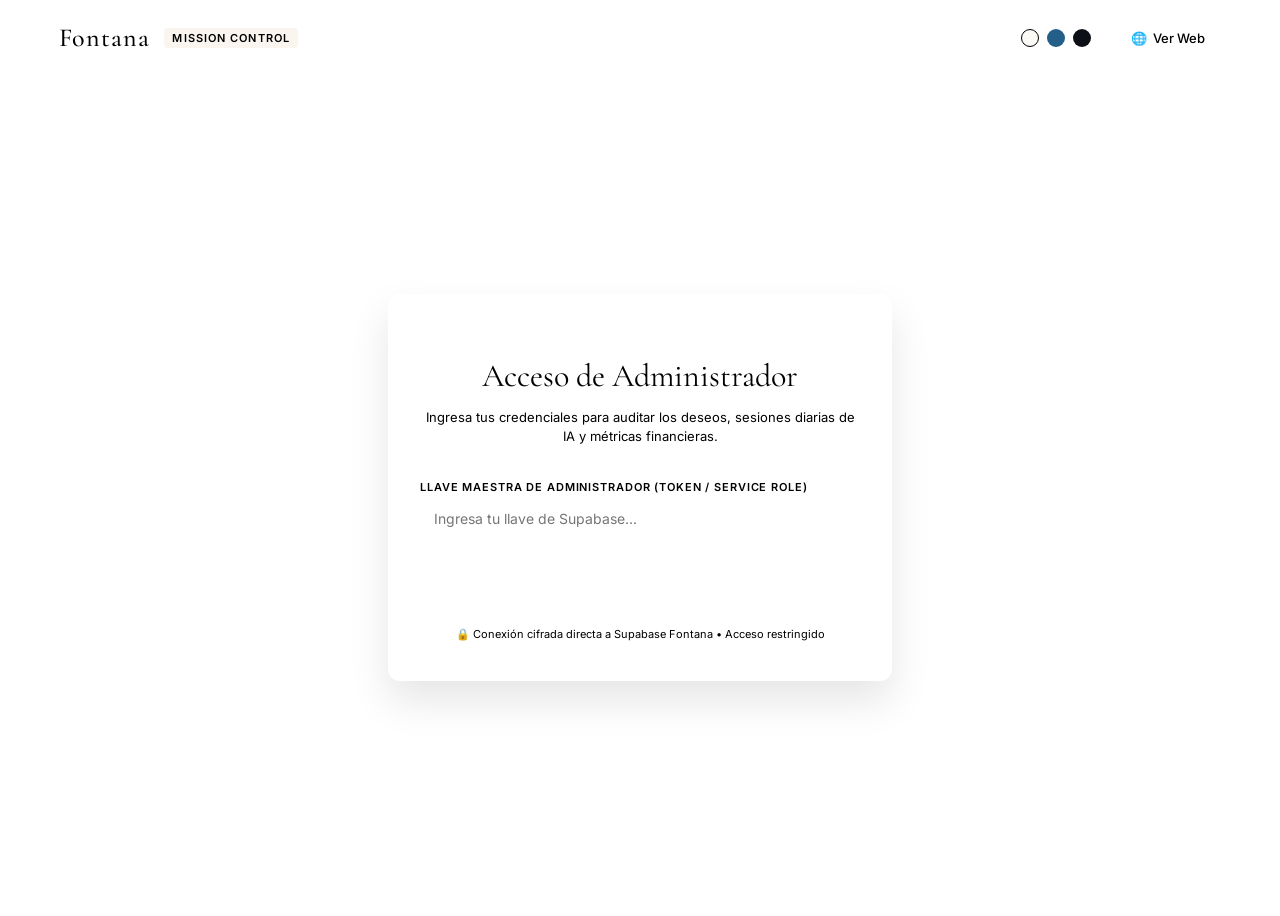
==== web/admin.html @ 4b20f060 "fix(admin): quitar campo de email innecesario del login" ====
<!DOCTYPE html>
<html lang="es" data-theme="light">

<head>
  <meta charset="UTF-8" />
  <meta name="viewport" content="width=device-width, initial-scale=1.0" />
  <title>Mission Control — Fontana</title>
  <meta name="description" content="Portal de supervisión administrativa y auditoría de ejecución de Fontana." />
  <link rel="icon" type="image/svg+xml" href="/assets/img/favicon.svg">

  <!-- Script de detección de tema Fontana -->
  <script>
    (function () {
      var t = localStorage.getItem('fontana_theme') || 'light';
      var l = localStorage.getItem('fontana_lang') || 'es';
      document.documentElement.setAttribute('data-theme', t);
      document.documentElement.setAttribute('lang', l);
    })();
  </script>

  <!-- Hojas de estilo oficiales de Fontana -->
  <link rel="stylesheet" href="/css/theme-variables.css">
  <link rel="stylesheet" href="/css/fontana.css">

  <!-- Google Fonts oficiales -->
  <link rel="preconnect" href="https://fonts.googleapis.com" />
  <link rel="preconnect" href="https://fonts.gstatic.com" crossorigin />
  <link
    href="https://fonts.googleapis.com/css2?family=Cormorant+Garamond:ital,wght@0,300;0,400;0,600;1,300;1,400&family=Inter:wght@300;400;500;600;700&family=JetBrains+Mono:wght@400;500&display=swap"
    rel="stylesheet" />

  <style>
    :root {
      --serif: 'Cormorant Garamond', Georgia, serif;
      --sans: 'Inter', system-ui, sans-serif;
      --mono: 'JetBrains Mono', monospace;
    }

    body {
      background-color: var(--night);
      color: var(--ivory);
      font-family: var(--sans);
      min-height: 100vh;
      display: flex;
      flex-direction: column;
    }

    /* Header de Administración */
    .admin-header {
      position: sticky;
      top: 0;
      z-index: 100;
      background: var(--night-2);
      border-bottom: 1px solid var(--border-soft);
      padding: 14px 4vw;
      display: flex;
      justify-content: space-between;
      align-items: center;
      transition: background 0.35s ease, border-color 0.35s ease;
    }

    .admin-brand {
      display: flex;
      align-items: center;
      gap: 14px;
      text-decoration: none;
      color: var(--ivory);
    }

    .admin-logo {
      font-family: var(--serif);
      font-size: 26px;
      font-weight: 500;
      color: var(--gold);
      letter-spacing: 0.04em;
    }

    .admin-tag {
      font-size: 11px;
      font-weight: 600;
      text-transform: uppercase;
      letter-spacing: 0.1em;
      padding: 3px 8px;
      border-radius: 4px;
      border: 1px solid var(--gold);
      color: var(--gold);
      background: rgba(184, 133, 58, 0.08);
    }

    .admin-controls {
      display: flex;
      align-items: center;
      gap: 16px;
    }

    /* Selector de temas de Fontana */
    .theme-dots {
      display: flex;
      gap: 8px;
      background: var(--stone);
      padding: 4px 8px;
      border-radius: 20px;
      border: 1px solid var(--border-soft);
    }

    .theme-dot {
      width: 16px;
      height: 16px;
      border-radius: 50%;
      cursor: pointer;
      border: 1px solid transparent;
      transition: transform 0.15s ease, border-color 0.15s ease;
    }

    .theme-dot:hover {
      transform: scale(1.15);
    }

    .theme-dot.active {
      border-color: var(--gold);
      box-shadow: 0 0 0 1px var(--gold);
    }

    .btn-fontana {
      font-family: var(--sans);
      font-size: 13px;
      font-weight: 500;
      padding: 7px 16px;
      border-radius: 6px;
      border: 1px solid var(--border-soft);
      background: var(--night-2);
      color: var(--ivory);
      cursor: pointer;
      display: inline-flex;
      align-items: center;
      gap: 6px;
      transition: all 0.2s ease;
      text-decoration: none;
    }

    .btn-fontana:hover {
      border-color: var(--gold);
      color: var(--gold);
    }

    .btn-fontana-gold {
      background: var(--gold);
      color: #fff;
      border-color: var(--gold);
      font-weight: 600;
    }

    html[data-theme="light"] .btn-fontana-gold {
      color: #fff;
      background: var(--gold-bright);
    }

    .btn-fontana-gold:hover {
      background: var(--gold-bright);
      color: #fff;
    }

    /* Vista 1: Pantalla de Login Seguro */
    .login-container {
      flex: 1;
      display: flex;
      align-items: center;
      justify-content: center;
      padding: 40px 20px;
    }

    .login-card {
      background: var(--night-2);
      border: 1px solid var(--border-soft);
      border-radius: 12px;
      max-width: 440px;
      width: 100%;
      padding: 40px 32px;
      box-shadow: 0 20px 40px rgba(0, 0, 0, 0.1);
      display: flex;
      flex-direction: column;
      gap: 20px;
    }

    .login-header {
      text-align: center;
    }

    .login-title {
      font-family: var(--serif);
      font-size: 32px;
      font-weight: 400;
      color: var(--gold);
      margin-bottom: 8px;
    }

    .login-subtitle {
      font-size: 13px;
      color: var(--ivory-dim);
      line-height: 1.5;
    }

    .form-group {
      display: flex;
      flex-direction: column;
      gap: 6px;
    }

    .form-group label {
      font-size: 11px;
      text-transform: uppercase;
      letter-spacing: 0.08em;
      color: var(--ivory-dim);
      font-weight: 600;
    }

    .form-input {
      background: var(--stone);
      border: 1px solid var(--border-soft);
      border-radius: 6px;
      padding: 10px 14px;
      color: var(--ivory);
      font-family: var(--sans);
      font-size: 14px;
      outline: none;
      transition: border-color 0.2s ease;
    }

    .form-input:focus {
      border-color: var(--gold);
    }

    .login-alert {
      padding: 10px 14px;
      border-radius: 6px;
      font-size: 13px;
      background: rgba(231, 76, 60, 0.1);
      border: 1px solid rgba(231, 76, 60, 0.3);
      color: #e74c3c;
      display: none;
    }

    /* Vista 2: Dashboard Mission Control */
    .dashboard-view {
      display: none;
      flex: 1;
      padding: 28px 4vw;
      max-width: 1500px;
      margin: 0 auto;
      width: 100%;
    }

    /* Métricas Globales */
    .metrics-grid {
      display: grid;
      grid-template-columns: repeat(auto-fit, minmax(220px, 1fr));
      gap: 16px;
      margin-bottom: 28px;
    }

    .metric-box {
      background: var(--night-2);
      border: 1px solid var(--border-soft);
      border-radius: 10px;
      padding: 18px 20px;
      display: flex;
      flex-direction: column;
      gap: 4px;
    }

    .metric-label {
      font-size: 11px;
      text-transform: uppercase;
      letter-spacing: 0.08em;
      color: var(--ivory-dim);
      font-weight: 600;
    }

    .metric-num {
      font-family: var(--serif);
      font-size: 32px;
      font-weight: 600;
      color: var(--ivory);
    }

    .metric-sub {
      font-size: 12px;
      color: var(--ivory-faint);
    }

    /* Layout Principal de 2 Columnas */
    .control-grid {
      display: grid;
      grid-template-columns: 360px 1fr;
      gap: 24px;
      align-items: start;
    }

    @media (max-width: 960px) {
      .control-grid {
        grid-template-columns: 1fr;
      }
    }

    /* Sidebar de Deseos */
    .wishes-sidebar {
      background: var(--night-2);
      border: 1px solid var(--border-soft);
      border-radius: 12px;
      padding: 18px;
      display: flex;
      flex-direction: column;
      gap: 14px;
      max-height: calc(100vh - 200px);
      position: sticky;
      top: 90px;
    }

    .search-box {
      width: 100%;
      background: var(--stone);
      border: 1px solid var(--border-soft);
      border-radius: 6px;
      padding: 9px 12px;
      font-size: 13px;
      color: var(--ivory);
      outline: none;
    }

    .search-box:focus {
      border-color: var(--gold);
    }

    .wishes-list {
      display: flex;
      flex-direction: column;
      gap: 8px;
      overflow-y: auto;
      padding-right: 4px;
    }

    .wish-card {
      background: var(--stone);
      border: 1px solid var(--border-soft);
      border-radius: 8px;
      padding: 14px;
      cursor: pointer;
      transition: all 0.2s ease;
      display: flex;
      flex-direction: column;
      gap: 8px;
    }

    .wish-card:hover {
      border-color: var(--gold);
      transform: translateY(-1px);
    }

    .wish-card.active {
      border-color: var(--gold);
      background: var(--night-2);
      box-shadow: 0 4px 12px rgba(0, 0, 0, 0.08);
    }

    .wish-card-head {
      display: flex;
      justify-content: space-between;
      align-items: center;
    }

    .wish-card-id {
      font-family: var(--mono);
      font-size: 12px;
      font-weight: 600;
      color: var(--gold);
    }

    .badge {
      font-size: 10px;
      font-weight: 600;
      text-transform: uppercase;
      padding: 2px 6px;
      border-radius: 4px;
      letter-spacing: 0.05em;
    }

    .badge-approved {
      background: rgba(46, 204, 113, 0.15);
      color: #27ae60;
      border: 1px solid rgba(46, 204, 113, 0.3);
    }

    .badge-pending {
      background: rgba(243, 156, 18, 0.15);
      color: #d35400;
      border: 1px solid rgba(243, 156, 18, 0.3);
    }

    .wish-card-user {
      font-size: 12px;
      color: var(--ivory-dim);
    }

    .wish-card-snippet {
      font-size: 13px;
      color: var(--ivory);
      line-height: 1.4;
      display: -webkit-box;
      -webkit-line-clamp: 2;
      -webkit-box-orient: vertical;
      overflow: hidden;
    }

    /* Inspector Central */
    .inspector-panel {
      background: var(--night-2);
      border: 1px solid var(--border-soft);
      border-radius: 12px;
      padding: 28px;
      display: flex;
      flex-direction: column;
      gap: 28px;
      min-height: 600px;
    }

    .inspector-header {
      border-bottom: 1px solid var(--border-soft);
      padding-bottom: 20px;
      display: flex;
      flex-direction: column;
      gap: 12px;
    }

    .inspector-wish-text {
      font-family: var(--serif);
      font-size: 26px;
      line-height: 1.3;
      color: var(--ivory);
      font-weight: 400;
    }

    .inspector-meta-row {
      display: grid;
      grid-template-columns: repeat(auto-fit, minmax(160px, 1fr));
      gap: 12px;
      background: var(--stone);
      border: 1px solid var(--border-soft);
      border-radius: 8px;
      padding: 12px 16px;
    }

    .meta-cell {
      display: flex;
      flex-direction: column;
      gap: 2px;
    }

    .meta-cell-label {
      font-size: 10px;
      text-transform: uppercase;
      letter-spacing: 0.08em;
      color: var(--ivory-dim);
    }

    .meta-cell-val {
      font-size: 13px;
      font-family: var(--mono);
      font-weight: 500;
      color: var(--ivory);
    }

    .section-heading {
      font-family: var(--serif);
      font-size: 22px;
      color: var(--gold);
      display: flex;
      align-items: center;
      gap: 10px;
      margin-bottom: 14px;
    }

    /* Plan Maestro */
    .plan-card {
      background: var(--stone);
      border: 1px solid var(--border-soft);
      border-radius: 10px;
      padding: 20px;
      display: flex;
      flex-direction: column;
      gap: 16px;
    }

    .plan-diag {
      font-style: italic;
      color: var(--gold-bright);
      background: rgba(184, 133, 58, 0.08);
      border-left: 3px solid var(--gold);
      padding: 12px 16px;
      border-radius: 0 6px 6px 0;
      font-size: 14px;
    }

    .weeks-grid {
      display: grid;
      grid-template-columns: repeat(auto-fit, minmax(220px, 1fr));
      gap: 12px;
    }

    .week-item {
      background: var(--night-2);
      border: 1px solid var(--border-soft);
      border-radius: 8px;
      padding: 12px 14px;
      display: flex;
      flex-direction: column;
      gap: 4px;
    }

    .week-item-title {
      font-size: 11px;
      font-weight: 600;
      text-transform: uppercase;
      letter-spacing: 0.06em;
      color: var(--gold);
    }

    .week-item-focus {
      font-size: 13px;
      font-weight: 600;
      color: var(--ivory);
    }

    .week-item-goal {
      font-size: 12px;
      color: var(--ivory-dim);
      line-height: 1.4;
    }

    /* Sesiones Diarias */
    .timeline-list {
      display: flex;
      flex-direction: column;
      gap: 14px;
    }

    .day-row {
      background: var(--stone);
      border: 1px solid var(--border-soft);
      border-radius: 10px;
      padding: 18px 20px;
      display: flex;
      flex-direction: column;
      gap: 12px;
      transition: border-color 0.2s ease;
    }

    .day-row:hover {
      border-color: var(--gold);
    }

    .day-row-head {
      display: flex;
      justify-content: space-between;
      align-items: center;
      border-bottom: 1px solid var(--border-soft);
      padding-bottom: 10px;
    }

    .day-pill {
      background: var(--gold);
      color: #fff;
      font-size: 11px;
      font-weight: 700;
      padding: 3px 8px;
      border-radius: 4px;
      letter-spacing: 0.05em;
    }

    .day-focus-label {
      font-size: 14px;
      font-weight: 600;
      color: var(--ivory);
      margin-left: 10px;
    }

    .day-telemetry {
      font-family: var(--mono);
      font-size: 12px;
      color: var(--ivory-dim);
      display: flex;
      gap: 14px;
    }

    .day-grid {
      display: grid;
      grid-template-columns: 1fr 1fr;
      gap: 14px;
    }

    @media (max-width: 768px) {
      .day-grid {
        grid-template-columns: 1fr;
      }
    }

    .day-pane {
      background: var(--night-2);
      border: 1px solid var(--border-soft);
      border-radius: 6px;
      padding: 12px 14px;
      display: flex;
      flex-direction: column;
      gap: 6px;
    }

    .day-pane-title {
      font-size: 11px;
      text-transform: uppercase;
      letter-spacing: 0.06em;
      color: var(--gold);
      font-weight: 600;
    }

    .day-pane-body {
      font-size: 13px;
      color: var(--ivory);
      line-height: 1.5;
      white-space: pre-wrap;
    }

    .empty-state {
      text-align: center;
      padding: 50px 20px;
      color: var(--ivory-dim);
      font-size: 14px;
    }
  </style>
</head>

<body>
  <div class="grain"></div>

  <!-- Header Superior -->
  <header class="admin-header">
    <a href="/" class="admin-brand">
      <span class="admin-logo">Fontana</span>
      <span class="admin-tag">Mission Control</span>
    </a>

    <div class="admin-controls">
      <!-- Selector de tema oficial Fontana (Blanco, Azul, Negro) -->
      <div class="theme-dots" title="Cambiar tema">
        <div class="theme-dot" style="background: #fbfaf7;" onclick="setTheme('light')" id="dot-light"></div>
        <div class="theme-dot" style="background: #235f88;" onclick="setTheme('blue')" id="dot-blue"></div>
        <div class="theme-dot" style="background: #0c1016;" onclick="setTheme('dark')" id="dot-dark"></div>
      </div>

      <div id="session-controls" style="display: none; align-items: center; gap: 10px;">
        <button class="btn-fontana" onclick="fetchData()">
          <span>🔄</span> Actualizar
        </button>
        <button class="btn-fontana" onclick="signOutAdmin()">
          <span>🚪</span> Salir
        </button>
      </div>

      <a href="/" class="btn-fontana" target="_blank">
        <span>🌐</span> Ver Web
      </a>
    </div>
  </header>

  <!-- Vista 1: Ingreso Seguro de Administrador -->
  <div class="login-container" id="view-login">
    <div class="login-card">
      <div class="login-header">
        <h1 class="login-title">Acceso de Administrador</h1>
        <p class="login-subtitle">Ingresa tus credenciales para auditar los deseos, sesiones diarias de IA y métricas financieras.</p>
      </div>

      <div class="login-alert" id="login-alert"></div>

      <form onsubmit="handleAdminLogin(event)">
        <div class="form-group" style="margin-bottom: 20px;">
          <label>Llave Maestra de Administrador (Token / Service Role)</label>
          <input type="password" id="admin-token" class="form-input" placeholder="Ingresa tu llave de Supabase..." required />
        </div>

        <button type="submit" class="btn-fontana btn-fontana-gold" style="width: 100%; justify-content: center; padding: 12px;" id="btn-login-submit">
          Ingresar a Mission Control
        </button>
      </form>

      <div style="font-size: 11px; text-align: center; color: var(--ivory-faint); margin-top: 10px;">
        🔒 Conexión cifrada directa a Supabase Fontana • Acceso restringido
      </div>
    </div>
  </div>

  <!-- Vista 2: Dashboard Mission Control -->
  <div class="dashboard-view" id="view-dashboard">
    <!-- Métricas Globales -->
    <div class="metrics-grid">
      <div class="metric-box">
        <span class="metric-label">Deseos Totales</span>
        <span class="metric-num" id="m-total-wishes">—</span>
        <span class="metric-sub" id="m-active-wishes">— activos</span>
      </div>
      <div class="metric-box">
        <span class="metric-label">Pendientes HITL</span>
        <span class="metric-num" id="m-pending-hitl" style="color: var(--gold);">—</span>
        <span class="metric-sub">Requieren revisión humana</span>
      </div>
      <div class="metric-box">
        <span class="metric-label">Días Ejecutados</span>
        <span class="metric-num" id="m-days-run">—</span>
        <span class="metric-sub">Sesiones autónomas registradas</span>
      </div>
      <div class="metric-box">
        <span class="metric-label">Cómputo Total Invertido</span>
        <span class="metric-num" id="m-tokens-cost" style="font-size: 24px;">—</span>
        <span class="metric-sub" id="m-tokens-count">— tokens</span>
      </div>
    </div>

    <!-- Layout Grid -->
    <div class="control-grid">
      <!-- Sidebar de Deseos -->
      <aside class="wishes-sidebar">
        <input type="text" id="filter-input" class="search-box" placeholder="Buscar por email o ID..." oninput="filterWishes()" />
        <div class="wishes-list" id="wishes-list">
          <div class="empty-state">Cargando deseos...</div>
        </div>
      </aside>

      <!-- Inspector de Deseo -->
      <main class="inspector-panel" id="inspector-panel">
        <div class="empty-state">
          Selecciona un deseo de la izquierda para inspeccionar su Plan Maestro, historial día por día y balances de cómputo.
        </div>
      </main>
    </div>
  </div>

  <script>
    const SUPABASE_URL = 'https://cbvqwdrbwogsmcglsvzg.supabase.co';
    const COST_PER_PROMPT = 0.15 / 1_000_000;
    const COST_PER_COMPLETION = 0.60 / 1_000_000;
    const USD_TO_COP = 4150.0;

    let adminToken = sessionStorage.getItem('fontana_admin_token') || localStorage.getItem('fontana_admin_token') || '';
    let allWishes = [];
    let selectedWishId = null;

    // Manejo de Temas Fontana (light, blue, dark)
    function setTheme(theme) {
      document.documentElement.setAttribute('data-theme', theme);
      localStorage.setItem('fontana_theme', theme);
      updateThemeDots(theme);
    }

    function updateThemeDots(theme) {
      document.querySelectorAll('.theme-dot').forEach(d => d.classList.remove('active'));
      const activeDot = document.getElementById('dot-' + theme);
      if (activeDot) activeDot.classList.add('active');
    }

    // Inicializar tema al cargar
    const initialTheme = localStorage.getItem('fontana_theme') || 'light';
    setTheme(initialTheme);

    // Consulta HTTP nativa y segura a Supabase REST
    async function apiRequest(endpoint) {
      if (!adminToken) throw new Error("No hay token de administrador.");
      const res = await fetch(`${SUPABASE_URL}/rest/v1/${endpoint}`, {
        headers: {
          'apikey': adminToken,
          'Authorization': `Bearer ${adminToken}`,
          'Content-Type': 'application/json'
        }
      });
      if (!res.ok) {
        const err = await res.json().catch(() => ({}));
        throw new Error(err.message || `Error HTTP ${res.status}`);
      }
      return await res.json();
    }

    // Login Seguro de Administrador
    async function handleAdminLogin(e) {
      e.preventDefault();
      const tokenInput = document.getElementById('admin-token').value.trim();
      const alertBox = document.getElementById('login-alert');
      const submitBtn = document.getElementById('btn-login-submit');

      alertBox.style.display = 'none';
      submitBtn.disabled = true;
      submitBtn.textContent = 'Verificando credenciales...';

      try {
        // Prueba de autorización real con Supabase
        const res = await fetch(`${SUPABASE_URL}/rest/v1/wishes?select=id&limit=1`, {
          headers: {
            'apikey': tokenInput,
            'Authorization': `Bearer ${tokenInput}`
          }
        });

        if (!res.ok) {
          throw new Error("Credenciales inválidas o sin permisos de administrador.");
        }

        // Credenciales aprobadas
        adminToken = tokenInput;
        sessionStorage.setItem('fontana_admin_token', adminToken);
        localStorage.setItem('fontana_admin_token', adminToken);

        showDashboard();
      } catch (err) {
        alertBox.textContent = err.message || "Error al autenticar. Verifica tu llave.";
        alertBox.style.display = 'block';
      } finally {
        submitBtn.disabled = false;
        submitBtn.textContent = 'Ingresar a Mission Control';
      }
    }

    function showDashboard() {
      document.getElementById('view-login').style.display = 'none';
      document.getElementById('view-dashboard').style.display = 'block';
      document.getElementById('session-controls').style.display = 'flex';
      fetchData();
    }

    function signOutAdmin() {
      sessionStorage.removeItem('fontana_admin_token');
      localStorage.removeItem('fontana_admin_token');
      adminToken = '';
      document.getElementById('view-dashboard').style.display = 'none';
      document.getElementById('session-controls').style.display = 'none';
      document.getElementById('view-login').style.display = 'flex';
    }

    // Cargar Datos
    async function fetchData() {
      const listContainer = document.getElementById('wishes-list');
      listContainer.innerHTML = '<div class="empty-state">Cargando deseos...</div>';

      try {
        const wishes = await apiRequest('wishes?select=*&order=created_at.desc');
        const dailyWork = await apiRequest('ai_daily_work?select=session_duration_ms,prompt_tokens,completion_tokens,total_tokens');

        allWishes = wishes || [];
        updateGlobalMetrics(allWishes, dailyWork || []);
        renderWishesList(allWishes);

        if (allWishes.length > 0) {
          const target = selectedWishId
            ? allWishes.find(w => w.id === selectedWishId) || allWishes[0]
            : allWishes[0];
          selectWish(target.id);
        }
      } catch (err) {
        listContainer.innerHTML = `<div class="empty-state" style="color: #e74c3c;">${err.message}</div>`;
      }
    }

    function updateGlobalMetrics(wishes, dailyWork) {
      const active = wishes.filter(w => w.status === 'active').length;
      const pendingHitl = wishes.filter(w => w.plan_status === 'pending_review').length;

      let promptTok = 0;
      let compTok = 0;
      let totalTok = 0;
      dailyWork.forEach(d => {
        promptTok += d.prompt_tokens || 0;
        compTok += d.completion_tokens || 0;
        totalTok += d.total_tokens || 0;
      });

      const costUsd = (promptTok * COST_PER_PROMPT) + (compTok * COST_PER_COMPLETION);
      const costCop = costUsd * USD_TO_COP;

      document.getElementById('m-total-wishes').textContent = wishes.length;
      document.getElementById('m-active-wishes').textContent = `${active} activos actualmente`;
      document.getElementById('m-pending-hitl').textContent = pendingHitl;
      document.getElementById('m-days-run').textContent = dailyWork.length;
      document.getElementById('m-tokens-cost').textContent = `$${costUsd.toFixed(4)} USD`;
      document.getElementById('m-tokens-count').textContent = `${totalTok.toLocaleString()} tokens ($${costCop.toLocaleString('es-CO', { maximumFractionDigits: 0 })} COP)`;
    }

    function renderWishesList(wishes) {
      const container = document.getElementById('wishes-list');
      if (!wishes || wishes.length === 0) {
        container.innerHTML = '<div class="empty-state">No hay deseos registrados.</div>';
        return;
      }

      container.innerHTML = wishes.map(w => {
        const isSel = w.id === selectedWishId ? 'active' : '';
        const shortId = w.id.substring(0, 8);
        const planBadge = w.plan_status === 'approved'
          ? '<span class="badge badge-approved">Plan Aprobado</span>'
          : '<span class="badge badge-pending">Revisión HITL</span>';

        return `
          <div class="wish-card ${isSel}" onclick="selectWish('${w.id}')">
            <div class="wish-card-head">
              <span class="wish-card-id">#${shortId}</span>
              ${planBadge}
            </div>
            <div class="wish-card-user">${escapeHtml(w.contact_email || 'Sin email')}</div>
            <div class="wish-card-snippet">"${escapeHtml(w.wish_text || 'Sin texto')}"</div>
          </div>
        `;
      }).join('');
    }

    function filterWishes() {
      const q = document.getElementById('filter-input').value.toLowerCase().trim();
      const filtered = allWishes.filter(w =>
        w.id.toLowerCase().includes(q) ||
        (w.contact_email && w.contact_email.toLowerCase().includes(q)) ||
        (w.wish_text && w.wish_text.toLowerCase().includes(q))
      );
      renderWishesList(filtered);
    }

    async function selectWish(wishId) {
      selectedWishId = wishId;
      renderWishesList(allWishes);

      const inspector = document.getElementById('inspector-panel');
      inspector.innerHTML = '<div class="empty-state">Cargando sesiones y relevos...</div>';

      const wish = allWishes.find(w => w.id === wishId);
      if (!wish) return;

      try {
        const days = await apiRequest(`ai_daily_work?wish_id=eq.${wishId}&select=*&order=day_number.asc`);
        renderInspector(wish, days || []);
      } catch (err) {
        inspector.innerHTML = `<div class="empty-state" style="color: #e74c3c;">${err.message}</div>`;
      }
    }

    function renderInspector(wish, days) {
      const inspector = document.getElementById('inspector-panel');
      const plan = wish.plan_30d;

      let promptTok = wish.plan_tokens || 0;
      let compTok = 0;
      let totalTok = wish.plan_tokens || 0;
      let totalMs = wish.plan_generation_ms || 0;

      days.forEach(d => {
        promptTok += d.prompt_tokens || 0;
        compTok += d.completion_tokens || 0;
        totalTok += d.total_tokens || 0;
        totalMs += d.session_duration_ms || 0;
      });

      const costUsd = (promptTok * COST_PER_PROMPT) + (compTok * COST_PER_COMPLETION);
      const costCop = costUsd * USD_TO_COP;

      let weeklyGoalsHtml = '';
      if (plan && plan.weekly_goals && Array.isArray(plan.weekly_goals)) {
        weeklyGoalsHtml = `
          <div class="weeks-grid">
            ${plan.weekly_goals.map(g => `
              <div class="week-item">
                <div class="week-item-title">Semana ${g.week}</div>
                <div class="week-item-focus">${escapeHtml(g.focus || '')}</div>
                <div class="week-item-goal">${escapeHtml(g.goal || '')}</div>
              </div>
            `).join('')}
          </div>
        `;
      }

      let daysHtml = '';
      if (days.length === 0) {
        daysHtml = '<div class="empty-state" style="padding: 24px;">No hay sesiones diarias ejecutadas aún para este deseo.</div>';
      } else {
        daysHtml = `
          <div class="timeline-list">
            ${days.map(d => `
              <div class="day-row">
                <div class="day-row-head">
                  <div>
                    <span class="day-pill">Día ${d.day_number} de 30</span>
                    <span class="day-focus-label">${escapeHtml(d.focus_goal || 'Sin foco')}</span>
                  </div>
                  <div class="day-telemetry">
                    <span>⏱️ ${(d.session_duration_ms || 0).toLocaleString()} ms</span>
                    <span>⚡ ${(d.total_tokens || 0).toLocaleString()} tokens</span>
                    <span>📅 ${new Date(d.created_at).toLocaleTimeString('es-ES', { hour: '2-digit', minute: '2-digit' })}</span>
                  </div>
                </div>
                <div class="day-grid">
                  <div class="day-pane">
                    <div class="day-pane-title">📦 Resultado Tangible Generado</div>
                    <div class="day-pane-body">${escapeHtml(d.daily_result || '—')}</div>
                  </div>
                  <div class="day-pane">
                    <div class="day-pane-title">🔄 Relevo para Mañana (Handoff)</div>
                    <div class="day-pane-body">${escapeHtml(d.tomorrow_handoff || '—')}</div>
                  </div>
                </div>
              </div>
            `).join('')}
          </div>
        `;
      }

      let feedbackHtml = '';
      if (wish.client_feedback && Array.isArray(wish.client_feedback) && wish.client_feedback.length > 0) {
        feedbackHtml = `
          <div>
            <div class="section-heading">
              <span>💬</span> Retroalimentación Recibida del Cliente
            </div>
            <div style="display: flex; flex-direction: column; gap: 10px;">
              ${wish.client_feedback.map(fb => {
                const rEmoji = fb.rating === 'positive' ? '🟢 Excelente avance' : (fb.rating === 'neutral' ? '🟡 En progreso, con dudas' : '🔴 Ajustar rumbo');
                return `
                  <div style="background: var(--stone); border: 1px solid var(--border-soft); border-radius: 8px; padding: 14px 18px; display: flex; flex-direction: column; gap: 4px;">
                    <div style="display: flex; justify-content: space-between; align-items: center;">
                      <span style="font-weight: 600; font-size: 13px; color: var(--gold);">Semana ${fb.week}</span>
                      <span style="font-size: 12px; font-weight: 600;">${rEmoji}</span>
                    </div>
                    <div style="font-size: 13px; color: var(--ivory); font-style: italic;">
                      "${escapeHtml(fb.comment || 'Sin comentarios adicionales')}"
                    </div>
                  </div>
                `;
              }).join('')}
            </div>
          </div>
        `;
      }

      inspector.innerHTML = `
        <div class="inspector-header">
          <div style="font-size: 11px; font-family: var(--mono); color: var(--gold); letter-spacing: 0.05em;">DESEO ID: ${wish.id}</div>
          <h2 class="inspector-wish-text">"${escapeHtml(wish.wish_text || '')}"</h2>

          <div class="inspector-meta-row">
            <div class="meta-cell">
              <span class="meta-cell-label">Cliente</span>
              <span class="meta-cell-val">${escapeHtml(wish.contact_email || '—')}</span>
            </div>
            <div class="meta-cell">
              <span class="meta-cell-label">Progreso</span>
              <span class="meta-cell-val">${days.length} / 30 Días</span>
            </div>
            <div class="meta-cell">
              <span class="meta-cell-label">Cómputo Total</span>
              <span class="meta-cell-val" style="color: var(--gold);">$${costUsd.toFixed(4)} USD ($${costCop.toLocaleString('es-CO', { maximumFractionDigits: 0 })} COP)</span>
            </div>
            <div class="meta-cell">
              <span class="meta-cell-label">Tokens & Tiempo IA</span>
              <span class="meta-cell-val">${totalTok.toLocaleString()} tokens (${(totalMs / 1000).toFixed(2)}s)</span>
            </div>
          </div>
        </div>

        <div>
          <div class="section-heading">
            <span>📋</span> Plan Maestro de 30 Días
            <small style="font-size: 12px; font-family: var(--sans); color: var(--ivory-dim); font-weight: normal;">
              (${wish.plan_generation_ms || 0} ms | ${wish.plan_tokens || 0} tokens)
            </small>
          </div>
          ${plan ? `
            <div class="plan-card">
              <div class="plan-diag">
                <strong>Diagnóstico:</strong> ${escapeHtml(plan.diagnosis || 'Sin diagnóstico')}
              </div>
              ${weeklyGoalsHtml}
            </div>
          ` : `
            <div class="empty-state">No se ha formulado el plan de 30 días aún.</div>
          `}
        </div>

        ${feedbackHtml}

        <div>
          <div class="section-heading">
            <span>⚡</span> Sesiones Diarias Registradas (${days.length}/30 Días)
          </div>
          ${daysHtml}
        </div>
      `;
    }

    function escapeHtml(str) {
      if (!str) return '';
      return String(str)
        .replace(/&/g, '&amp;')
        .replace(/</g, '&lt;')
        .replace(/>/g, '&gt;')
        .replace(/"/g, '&quot;')
        .replace(/'/g, '&#039;');
    }

    // Comprobación de sesión existente
    document.addEventListener('DOMContentLoaded', () => {
      if (adminToken) {
        showDashboard();
      }
    });
  </script>
</body>

</html>
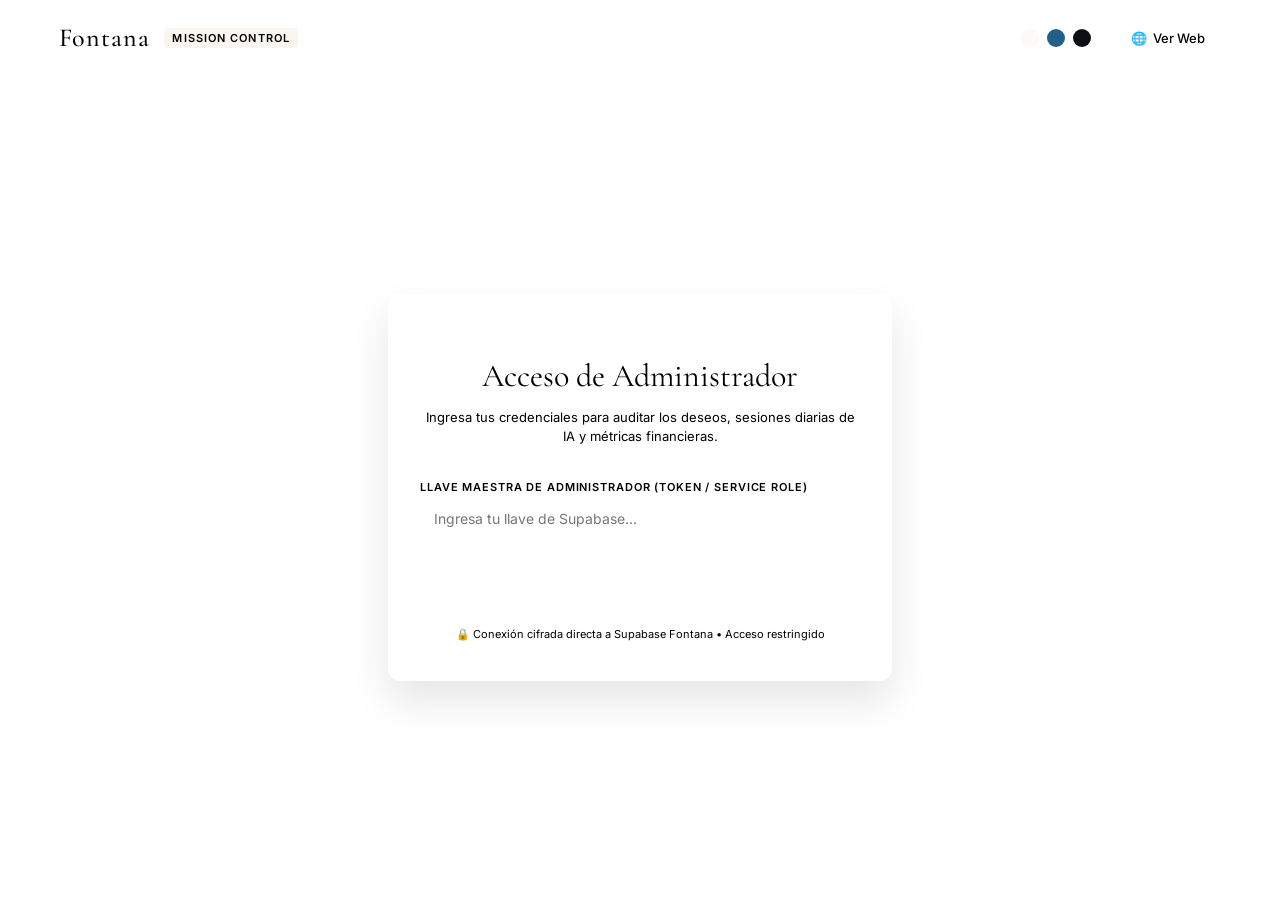
==== commit 491d18d2: "feat(admin): organizar inspector de deseos en pestañas (plan, sesiones, correos, feedback, identidad" ====
--- a/web/admin.html
+++ b/web/admin.html
@@ -477,6 +477,243 @@
       align-items: center;
       gap: 10px;
       margin-bottom: 14px;
+    }
+
+    /* Pestañas (Tabs) del Inspector */
+    .inspector-tabs {
+      display: flex;
+      gap: 4px;
+      border-bottom: 1px solid var(--border-soft);
+      padding-bottom: 0;
+      overflow-x: auto;
+      margin-top: 10px;
+    }
+
+    .tab-btn {
+      background: transparent;
+      border: none;
+      border-bottom: 2px solid transparent;
+      color: var(--ivory-dim);
+      font-family: var(--sans);
+      font-size: 13px;
+      font-weight: 500;
+      padding: 10px 16px;
+      cursor: pointer;
+      display: inline-flex;
+      align-items: center;
+      gap: 6px;
+      white-space: nowrap;
+      transition: all 0.2s ease;
+    }
+
+    .tab-btn:hover {
+      color: var(--ivory);
+    }
+
+    .tab-btn.active {
+      color: var(--gold);
+      border-bottom-color: var(--gold);
+      font-weight: 600;
+    }
+
+    .tab-badge {
+      font-size: 10px;
+      font-weight: 600;
+      padding: 2px 7px;
+      border-radius: 10px;
+      background: var(--night-2);
+      color: var(--ivory-dim);
+      border: 1px solid var(--border-soft);
+      letter-spacing: 0.02em;
+    }
+
+    .tab-badge-gold {
+      background: rgba(184, 133, 58, 0.15);
+      color: var(--gold);
+      border-color: rgba(184, 133, 58, 0.4);
+    }
+
+    .tab-pane {
+      display: none;
+      padding-top: 20px;
+    }
+
+    .tab-pane.active {
+      display: block;
+      animation: tabFadeIn 0.25s ease;
+    }
+
+    @keyframes tabFadeIn {
+      from { opacity: 0; transform: translateY(4px); }
+      to { opacity: 1; transform: translateY(0); }
+    }
+
+    /* Barra de progreso de días */
+    .progress-wrap {
+      display: flex;
+      flex-direction: column;
+      gap: 6px;
+      margin-bottom: 20px;
+      background: var(--stone);
+      border: 1px solid var(--border-soft);
+      border-radius: 8px;
+      padding: 14px 18px;
+    }
+
+    .progress-bar-bg {
+      height: 8px;
+      background: var(--night-2);
+      border-radius: 4px;
+      overflow: hidden;
+      border: 1px solid var(--border-soft);
+    }
+
+    .progress-bar-fill {
+      height: 100%;
+      background: linear-gradient(90deg, var(--gold), var(--gold-bright));
+      border-radius: 4px;
+      transition: width 0.4s ease;
+    }
+
+    /* Tarjetas y Visor de Correos */
+    .email-card {
+      background: var(--stone);
+      border: 1px solid var(--border-soft);
+      border-radius: 10px;
+      padding: 22px;
+      display: flex;
+      flex-direction: column;
+      gap: 16px;
+      margin-bottom: 16px;
+    }
+
+    .email-card-draft {
+      border-color: var(--gold);
+      background: rgba(184, 133, 58, 0.05);
+      box-shadow: 0 4px 16px rgba(184, 133, 58, 0.08);
+    }
+
+    .email-header-meta {
+      display: flex;
+      justify-content: space-between;
+      align-items: flex-start;
+      gap: 12px;
+      border-bottom: 1px solid var(--border-soft);
+      padding-bottom: 14px;
+      flex-wrap: wrap;
+    }
+
+    .email-subject {
+      font-family: var(--serif);
+      font-size: 20px;
+      font-weight: 600;
+      color: var(--ivory);
+      line-height: 1.3;
+    }
+
+    .email-reading-box {
+      background: var(--night-2);
+      border: 1px solid var(--border-soft);
+      border-radius: 8px;
+      padding: 20px 22px;
+      font-size: 14px;
+      line-height: 1.7;
+      color: var(--ivory);
+      white-space: pre-wrap;
+      word-break: break-word;
+      font-family: var(--sans);
+      max-height: 550px;
+      overflow-y: auto;
+    }
+
+    .email-action-row {
+      display: flex;
+      align-items: center;
+      justify-content: space-between;
+      gap: 12px;
+      flex-wrap: wrap;
+      padding-top: 6px;
+    }
+
+    /* Grilla de Identidad y Contexto */
+    .identity-grid {
+      display: grid;
+      grid-template-columns: repeat(auto-fit, minmax(210px, 1fr));
+      gap: 14px;
+      margin-bottom: 20px;
+    }
+
+    .identity-card {
+      background: var(--stone);
+      border: 1px solid var(--border-soft);
+      border-radius: 8px;
+      padding: 14px 16px;
+      display: flex;
+      flex-direction: column;
+      gap: 4px;
+    }
+
+    .identity-card-label {
+      font-size: 10px;
+      text-transform: uppercase;
+      letter-spacing: 0.08em;
+      color: var(--ivory-dim);
+      font-weight: 600;
+    }
+
+    .identity-card-val {
+      font-size: 14px;
+      font-weight: 500;
+      color: var(--ivory);
+      word-break: break-all;
+    }
+
+    .context-quote-box {
+      background: var(--stone);
+      border-left: 3px solid var(--gold);
+      border-radius: 0 8px 8px 0;
+      padding: 18px 22px;
+      font-size: 14px;
+      line-height: 1.6;
+      color: var(--ivory);
+      font-style: italic;
+      margin-bottom: 20px;
+    }
+
+    /* Tabla de Telemetría */
+    .telemetry-table {
+      width: 100%;
+      border-collapse: collapse;
+      font-size: 13px;
+      background: var(--stone);
+      border-radius: 8px;
+      overflow: hidden;
+      border: 1px solid var(--border-soft);
+      margin-top: 14px;
+    }
+
+    .telemetry-table th {
+      background: var(--night-2);
+      padding: 11px 16px;
+      text-align: left;
+      font-size: 11px;
+      text-transform: uppercase;
+      letter-spacing: 0.06em;
+      color: var(--ivory-dim);
+      border-bottom: 1px solid var(--border-soft);
+      font-weight: 600;
+    }
+
+    .telemetry-table td {
+      padding: 11px 16px;
+      border-bottom: 1px solid var(--border-soft);
+      color: var(--ivory);
+      font-family: var(--mono);
+      font-size: 12px;
+    }
+
+    .telemetry-table tr:last-child td {
+      border-bottom: none;
     }
 
     /* Plan Maestro */
@@ -751,6 +988,7 @@
     let adminToken = sessionStorage.getItem('fontana_admin_token') || localStorage.getItem('fontana_admin_token') || '';
     let allWishes = [];
     let selectedWishId = null;
+    let currentActiveTab = 'tab-plan';
 
     // Manejo de Temas Fontana (light, blue, dark)
     function setTheme(theme) {
@@ -768,6 +1006,39 @@
     // Inicializar tema al cargar
     const initialTheme = localStorage.getItem('fontana_theme') || 'light';
     setTheme(initialTheme);
+
+    // Cambio de Pestañas en el Inspector
+    function switchTab(tabId, btn) {
+      currentActiveTab = tabId;
+      document.querySelectorAll('.tab-btn').forEach(b => b.classList.remove('active'));
+      document.querySelectorAll('.tab-pane').forEach(p => p.classList.remove('active'));
+      if (btn) {
+        btn.classList.add('active');
+      } else {
+        const foundBtn = document.querySelector(`.tab-btn[data-tab="${tabId}"]`);
+        if (foundBtn) foundBtn.classList.add('active');
+      }
+      const targetPane = document.getElementById(tabId);
+      if (targetPane) targetPane.classList.add('active');
+    }
+
+    // Copiar contenido al portapapeles con feedback visual
+    function copyToClipboard(text, btn) {
+      if (!text) return;
+      navigator.clipboard.writeText(text).then(() => {
+        const orig = btn.innerHTML;
+        btn.innerHTML = '<span>✓</span> ¡Copiado!';
+        btn.style.borderColor = 'var(--gold)';
+        btn.style.color = 'var(--gold)';
+        setTimeout(() => {
+          btn.innerHTML = orig;
+          btn.style.borderColor = '';
+          btn.style.color = '';
+        }, 2200);
+      }).catch(() => {
+        alert("Texto copiado parcialmente. Selecciona y copia manualmente si tu navegador restringe el portapapeles.");
+      });
+    }
 
     // Consulta HTTP nativa y segura a Supabase REST
     async function apiRequest(endpoint) {
@@ -931,20 +1202,25 @@
       renderWishesList(allWishes);
 
       const inspector = document.getElementById('inspector-panel');
-      inspector.innerHTML = '<div class="empty-state">Cargando sesiones y relevos...</div>';
+      inspector.innerHTML = '<div class="empty-state">Cargando sesiones, borradores y registros...</div>';
 
       const wish = allWishes.find(w => w.id === wishId);
       if (!wish) return;
 
       try {
-        const days = await apiRequest(`ai_daily_work?wish_id=eq.${wishId}&select=*&order=day_number.asc`);
-        renderInspector(wish, days || []);
+        const [daysRes, emailsRes] = await Promise.all([
+          apiRequest(`ai_daily_work?wish_id=eq.${wishId}&select=*&order=day_number.asc`).catch(() => []),
+          apiRequest(`email_log?wish_id=eq.${wishId}&select=*&order=sent_at.desc`).catch(() => [])
+        ]);
+        const days = Array.isArray(daysRes) ? daysRes : [];
+        const emails = Array.isArray(emailsRes) ? emailsRes : [];
+        renderInspector(wish, days, emails);
       } catch (err) {
         inspector.innerHTML = `<div class="empty-state" style="color: #e74c3c;">${err.message}</div>`;
       }
     }
 
-    function renderInspector(wish, days) {
+    function renderInspector(wish, days, emails) {
       const inspector = document.getElementById('inspector-panel');
       const plan = wish.plan_30d;
 
@@ -963,6 +1239,30 @@
       const costUsd = (promptTok * COST_PER_PROMPT) + (compTok * COST_PER_COMPLETION);
       const costCop = costUsd * USD_TO_COP;
 
+      // ── Detección y extracción de borrador semanal en internal_notes ───────────
+      let hasActiveDraft = false;
+      let draftSubject = 'Reporte Estratégico Semanal | Fontana';
+      let draftBody = '';
+      let rawDraft = '';
+
+      if (wish.internal_notes && wish.internal_notes.includes('[BORRADOR_CORREO_')) {
+        hasActiveDraft = true;
+        rawDraft = wish.internal_notes.trim();
+        const subjMatch = wish.internal_notes.match(/Asunto:\s*([^\n]+)/i);
+        if (subjMatch) {
+          draftSubject = subjMatch[1].trim();
+          draftBody = wish.internal_notes.replace(/\[BORRADOR_CORREO_[^\]]+\]\s*Asunto:\s*[^\n]+\n+/i, '').trim();
+        } else {
+          draftBody = wish.internal_notes.replace(/\[BORRADOR_CORREO_[^\]]+\]\s*/i, '').trim();
+        }
+      }
+
+      const totalEmailsCount = (hasActiveDraft ? 1 : 0) + (emails ? emails.length : 0);
+      const emailBadgeText = hasActiveDraft ? `${totalEmailsCount} (1 Pendiente)` : `${totalEmailsCount}`;
+      const feedbacks = (wish.client_feedback && Array.isArray(wish.client_feedback)) ? wish.client_feedback : [];
+      const progressPercent = Math.min(100, Math.round((days.length / 30) * 100));
+
+      // ── TAB 1: Plan Maestro ───────────────────────────────────────────────────
       let weeklyGoalsHtml = '';
       if (plan && plan.weekly_goals && Array.isArray(plan.weekly_goals)) {
         weeklyGoalsHtml = `
@@ -978,9 +1278,42 @@
         `;
       }
 
+      const tabPlanHtml = `
+        <div class="tab-pane" id="tab-plan">
+          <div style="display: flex; flex-direction: column; gap: 20px;">
+            <div style="display: flex; justify-content: space-between; align-items: center;">
+              <h3 class="section-heading" style="margin-bottom: 0;">
+                <span>📋</span> Plan Maestro de Acompañamiento (30 Días)
+              </h3>
+              <span class="badge ${wish.plan_status === 'approved' ? 'badge-approved' : 'badge-pending'}">
+                ${wish.plan_status === 'approved' ? 'Plan Aprobado' : 'Pendiente de Aprobación'}
+              </span>
+            </div>
+
+            ${plan ? `
+              <div class="plan-card">
+                <div class="plan-diag">
+                  <strong>Diagnóstico Inicial:</strong> ${escapeHtml(plan.diagnosis || 'Sin diagnóstico formulado.')}
+                </div>
+                ${weeklyGoalsHtml}
+              </div>
+            ` : `
+              <div class="empty-state">No se ha formulado el plan de 30 días aún.</div>
+            `}
+
+            <div style="background: var(--stone); border: 1px solid var(--border-soft); border-radius: 8px; padding: 14px 18px; display: flex; gap: 20px; font-size: 12px; color: var(--ivory-dim); flex-wrap: wrap;">
+              <span>⏱️ Tiempo de formulación: <strong>${(wish.plan_generation_ms || 0).toLocaleString()} ms</strong></span>
+              <span>⚡ Tokens invertidos: <strong>${(wish.plan_tokens || 0).toLocaleString()}</strong></span>
+              <span>📅 Estado del Plan: <strong>${escapeHtml(wish.plan_status || 'Sin definir')}</strong></span>
+            </div>
+          </div>
+        </div>
+      `;
+
+      // ── TAB 2: Sesiones Diarias ───────────────────────────────────────────────
       let daysHtml = '';
       if (days.length === 0) {
-        daysHtml = '<div class="empty-state" style="padding: 24px;">No hay sesiones diarias ejecutadas aún para este deseo.</div>';
+        daysHtml = '<div class="empty-state" style="padding: 24px;">No hay sesiones diarias ejecutadas aún para este deseo. Ejecuta el daemon o una sesión manual para comenzar.</div>';
       } else {
         daysHtml = `
           <div class="timeline-list">
@@ -1013,33 +1346,290 @@
         `;
       }
 
-      let feedbackHtml = '';
-      if (wish.client_feedback && Array.isArray(wish.client_feedback) && wish.client_feedback.length > 0) {
-        feedbackHtml = `
-          <div>
-            <div class="section-heading">
-              <span>💬</span> Retroalimentación Recibida del Cliente
-            </div>
-            <div style="display: flex; flex-direction: column; gap: 10px;">
-              ${wish.client_feedback.map(fb => {
-                const rEmoji = fb.rating === 'positive' ? '🟢 Excelente avance' : (fb.rating === 'neutral' ? '🟡 En progreso, con dudas' : '🔴 Ajustar rumbo');
-                return `
-                  <div style="background: var(--stone); border: 1px solid var(--border-soft); border-radius: 8px; padding: 14px 18px; display: flex; flex-direction: column; gap: 4px;">
-                    <div style="display: flex; justify-content: space-between; align-items: center;">
-                      <span style="font-weight: 600; font-size: 13px; color: var(--gold);">Semana ${fb.week}</span>
-                      <span style="font-size: 12px; font-weight: 600;">${rEmoji}</span>
-                    </div>
-                    <div style="font-size: 13px; color: var(--ivory); font-style: italic;">
-                      "${escapeHtml(fb.comment || 'Sin comentarios adicionales')}"
-                    </div>
-                  </div>
-                `;
-              }).join('')}
-            </div>
+      const tabSessionsHtml = `
+        <div class="tab-pane" id="tab-sessions">
+          <div class="progress-wrap">
+            <div style="display: flex; justify-content: space-between; font-size: 12px; font-weight: 600;">
+              <span>Progreso del Ciclo de 30 Días</span>
+              <span style="color: var(--gold);">${days.length} de 30 Días (${progressPercent}%)</span>
+            </div>
+            <div class="progress-bar-bg">
+              <div class="progress-bar-fill" style="width: ${progressPercent}%;"></div>
+            </div>
+          </div>
+
+          <h3 class="section-heading">
+            <span>⚡</span> Bitácora de Sesiones Diarias (${days.length}/30 Días)
+          </h3>
+          ${daysHtml}
+        </div>
+      `;
+
+      // ── TAB 3: Correos y Borradores ───────────────────────────────────────────
+      let draftCardHtml = '';
+      if (hasActiveDraft) {
+        draftCardHtml = `
+          <div class="email-card email-card-draft">
+            <div class="email-header-meta">
+              <div>
+                <div style="font-size: 11px; font-weight: 700; text-transform: uppercase; letter-spacing: 0.08em; color: var(--gold); margin-bottom: 4px;">
+                  🟡 Borrador Semanal Listo para Aprobación (HITL)
+                </div>
+                <div class="email-subject">${escapeHtml(draftSubject)}</div>
+              </div>
+              <span class="badge badge-pending" style="font-size: 11px; padding: 4px 10px;">Esperando Aprobación</span>
+            </div>
+
+            <div style="font-size: 12px; color: var(--ivory-dim); display: flex; gap: 16px; flex-wrap: wrap;">
+              <span>👤 <strong>Destinatario:</strong> ${escapeHtml(wish.contact_email)}</span>
+              <span>🔒 <strong>Privacidad:</strong> Cero tokens, cero costos ni infraestructura visible</span>
+              <span>⚡ <strong>Retroalimentación:</strong> 3 enlaces 1-clic integrados</span>
+            </div>
+
+            <div class="email-reading-box" id="active-draft-box">${escapeHtml(draftBody || rawDraft)}</div>
+
+            <div class="email-action-row">
+              <button class="btn-fontana" onclick="copyToClipboard(document.getElementById('active-draft-box').innerText, this)">
+                <span>📋</span> Copiar Contenido Completo del Correo
+              </button>
+              <div style="font-size: 12px; color: var(--gold);">
+                💡 Para aprobar y despachar, usa el botón <strong>[ ✅ Aprobar y Enviar ]</strong> en Telegram o ejecuta:
+                <code style="background: var(--night-2); padding: 3px 6px; border-radius: 4px; font-family: var(--mono); color: var(--ivory);">python fontana_engine.py send-email ${wish.id.slice(0, 8)} --week 1</code>
+              </div>
+            </div>
+          </div>
+        `;
+      } else {
+        draftCardHtml = `
+          <div style="background: var(--stone); border: 1px solid var(--border-soft); border-radius: 8px; padding: 16px 20px; font-size: 13px; color: var(--ivory-dim); margin-bottom: 24px;">
+            ℹ️ No hay borradores pendientes de aprobación en este momento. El motor autónomo genera los borradores de reporte al completar los Días 7, 14, 21 y 28.
           </div>
         `;
       }
 
+      let emailsListHtml = '';
+      if (!emails || emails.length === 0) {
+        emailsListHtml = '<div class="empty-state">No se han registrado envíos de correos aún para este deseo en <code>email_log</code>.</div>';
+      } else {
+        emailsListHtml = `
+          <div style="display: flex; flex-direction: column; gap: 14px;">
+            ${emails.map(em => `
+              <div class="email-card">
+                <div class="email-header-meta">
+                  <div>
+                    <div style="font-size: 11px; text-transform: uppercase; letter-spacing: 0.06em; color: var(--gold); font-weight: 600; margin-bottom: 4px;">
+                      ${escapeHtml(em.type || 'Correo Enviado')}
+                    </div>
+                    <div class="email-subject">${escapeHtml(em.subject || 'Sin Asunto')}</div>
+                  </div>
+                  <div style="text-align: right;">
+                    <span class="badge badge-approved">Enviado</span>
+                    <div style="font-size: 11px; color: var(--ivory-dim); font-family: var(--mono); margin-top: 4px;">
+                      ${new Date(em.sent_at).toLocaleString('es-CO')}
+                    </div>
+                  </div>
+                </div>
+
+                <div class="email-reading-box" style="max-height: 280px;">${escapeHtml(em.body_sent || '—')}</div>
+              </div>
+            `).join('')}
+          </div>
+        `;
+      }
+
+      const tabEmailsHtml = `
+        <div class="tab-pane" id="tab-emails">
+          <h3 class="section-heading">
+            <span>✉️</span> Borrador Semanal para Aprobación
+          </h3>
+          ${draftCardHtml}
+
+          <h3 class="section-heading" style="margin-top: 24px;">
+            <span>📬</span> Historial de Correos Despachados (${emails.length})
+          </h3>
+          ${emailsListHtml}
+        </div>
+      `;
+
+      // ── TAB 4: Feedback de Clientes ───────────────────────────────────────────
+      let feedbackListHtml = '';
+      if (feedbacks.length === 0) {
+        feedbackListHtml = `
+          <div class="empty-state">
+            Aún no se ha recibido retroalimentación para este deseo.<br>
+            <small style="color: var(--ivory-faint); margin-top: 8px; display: block;">
+              El cliente puede calificar su percepción en 1 clic directamente desde los enlaces incluidos en cada correo semanal.
+            </small>
+          </div>
+        `;
+      } else {
+        feedbackListHtml = `
+          <div style="display: flex; flex-direction: column; gap: 12px;">
+            ${feedbacks.map(fb => {
+              const isPos = fb.rating === 'positive';
+              const isNeu = fb.rating === 'neutral';
+              const rLabel = isPos ? '🟢 Excelente avance' : (isNeu ? '🟡 En progreso, con dudas' : '🔴 Ajustar rumbo');
+              const rColor = isPos ? '#2ecc71' : (isNeu ? '#f1c40f' : '#e74c3c');
+              return `
+                <div style="background: var(--stone); border: 1px solid var(--border-soft); border-left: 3px solid ${rColor}; border-radius: 8px; padding: 16px 20px; display: flex; flex-direction: column; gap: 6px;">
+                  <div style="display: flex; justify-content: space-between; align-items: center;">
+                    <span style="font-weight: 700; font-size: 13px; color: var(--gold);">Semana ${fb.week || '—'}</span>
+                    <span style="font-size: 13px; font-weight: 600; color: ${rColor};">${rLabel}</span>
+                  </div>
+                  <div style="font-size: 14px; color: var(--ivory); font-style: italic; line-height: 1.5; padding: 4px 0;">
+                    "${escapeHtml(fb.comment || 'Sin comentarios adicionales')}"
+                  </div>
+                  ${fb.created_at || fb.timestamp ? `
+                    <div style="font-size: 11px; color: var(--ivory-faint); font-family: var(--mono);">
+                      Registrado: ${new Date(fb.created_at || fb.timestamp).toLocaleString('es-CO')}
+                    </div>
+                  ` : ''}
+                </div>
+              `;
+            }).join('')}
+          </div>
+        `;
+      }
+
+      const tabFeedbackHtml = `
+        <div class="tab-pane" id="tab-feedback">
+          <h3 class="section-heading">
+            <span>💬</span> Retroalimentación Recibida del Cliente (${feedbacks.length})
+          </h3>
+          ${feedbackListHtml}
+        </div>
+      `;
+
+      // ── TAB 5: Identidad y Contexto ───────────────────────────────────────────
+      const tabIdentityHtml = `
+        <div class="tab-pane" id="tab-identity">
+          <h3 class="section-heading">
+            <span>👤</span> Perfil y Calibración del Creador
+          </h3>
+
+          <div class="identity-grid">
+            <div class="identity-card">
+              <span class="identity-card-label">Nombre / Alias</span>
+              <span class="identity-card-val">${escapeHtml(wish.identity_name || wish.donor_alias || 'No especificado')}</span>
+            </div>
+            <div class="identity-card">
+              <span class="identity-card-label">Edad</span>
+              <span class="identity-card-val">${wish.identity_age ? escapeHtml(String(wish.identity_age)) + ' años' : 'No especificada'}</span>
+            </div>
+            <div class="identity-card">
+              <span class="identity-card-label">Correo de Contacto</span>
+              <span class="identity-card-val">${escapeHtml(wish.contact_email || 'Sin correo')}</span>
+            </div>
+            <div class="identity-card">
+              <span class="identity-card-label">Teléfono de Contacto</span>
+              <span class="identity-card-val">${escapeHtml(wish.contact_phone || 'No registrado')}</span>
+            </div>
+            <div class="identity-card">
+              <span class="identity-card-label">Aporte / Inversión</span>
+              <span class="identity-card-val" style="color: var(--gold);">$${wish.amount_usd || 0} USD ($${(wish.amount_cop || ((wish.amount_usd || 0) * USD_TO_COP)).toLocaleString('es-CO')} COP)</span>
+            </div>
+            <div class="identity-card">
+              <span class="identity-card-label">Transacción Wompi</span>
+              <span class="identity-card-val" style="font-family: var(--mono); font-size: 12px;">${escapeHtml(wish.wompi_transaction_id || '—')}</span>
+            </div>
+            <div class="identity-card">
+              <span class="identity-card-label">Inicio de Ciclo</span>
+              <span class="identity-card-val">${wish.cycle_started_at ? new Date(wish.cycle_started_at).toLocaleDateString('es-CO') : '—'}</span>
+            </div>
+            <div class="identity-card">
+              <span class="identity-card-label">Vencimiento (Día 30)</span>
+              <span class="identity-card-val">${wish.cycle_due_at ? new Date(wish.cycle_due_at).toLocaleDateString('es-CO') : '—'}</span>
+            </div>
+          </div>
+
+          <h4 style="font-size: 14px; text-transform: uppercase; letter-spacing: 0.06em; color: var(--gold); margin-bottom: 10px;">
+            Contexto Vital y Profesional (Base de Calibración de la IA)
+          </h4>
+          <div class="context-quote-box">
+            ${escapeHtml(wish.identity_context || 'El cliente no especificó contexto vital previo durante el registro.')}
+          </div>
+
+          ${wish.closing_notes ? `
+            <h4 style="font-size: 14px; text-transform: uppercase; letter-spacing: 0.06em; color: var(--gold); margin-bottom: 10px;">
+              Notas de Cierre de Ciclo
+            </h4>
+            <div class="context-quote-box" style="border-left-color: #2ecc71;">
+              ${escapeHtml(wish.closing_notes)}
+            </div>
+          ` : ''}
+        </div>
+      `;
+
+      // ── TAB 6: Desglose de Cómputo ───────────────────────────────────────────
+      const tabTelemetryHtml = `
+        <div class="tab-pane" id="tab-telemetry">
+          <h3 class="section-heading">
+            <span>📊</span> Métricas Financieras y Consumo de IA
+          </h3>
+
+          <div class="identity-grid">
+            <div class="identity-card">
+              <span class="identity-card-label">Inversión Financiera Total</span>
+              <span class="identity-card-val" style="color: var(--gold); font-size: 18px; font-family: var(--serif);">
+                $${costUsd.toFixed(4)} USD
+              </span>
+              <span style="font-size: 11px; color: var(--ivory-dim); font-family: var(--mono);">
+                ~$${costCop.toLocaleString('es-CO', { maximumFractionDigits: 0 })} COP
+              </span>
+            </div>
+            <div class="identity-card">
+              <span class="identity-card-label">Tokens de Prompt (Entrada)</span>
+              <span class="identity-card-val" style="font-family: var(--mono);">${promptTok.toLocaleString()}</span>
+              <span style="font-size: 11px; color: var(--ivory-dim);">$0.15 / 1M tokens</span>
+            </div>
+            <div class="identity-card">
+              <span class="identity-card-label">Tokens de Completion (Salida)</span>
+              <span class="identity-card-val" style="font-family: var(--mono);">${compTok.toLocaleString()}</span>
+              <span style="font-size: 11px; color: var(--ivory-dim);">$0.60 / 1M tokens</span>
+            </div>
+            <div class="identity-card">
+              <span class="identity-card-label">Tiempo Total de Cómputo IA</span>
+              <span class="identity-card-val" style="font-family: var(--mono);">${(totalMs / 1000).toFixed(2)}s</span>
+              <span style="font-size: 11px; color: var(--ivory-dim);">${totalMs.toLocaleString()} ms acumulados</span>
+            </div>
+          </div>
+
+          <table class="telemetry-table">
+            <thead>
+              <tr>
+                <th>Sesión / Hito</th>
+                <th>Foco Operativo</th>
+                <th>Duración</th>
+                <th>Tokens Totales</th>
+                <th>Costo Estimado</th>
+              </tr>
+            </thead>
+            <tbody>
+              <tr>
+                <td><strong>Plan Maestro 30D</strong></td>
+                <td>Arquitectura y Diagnóstico Inicial</td>
+                <td>${(wish.plan_generation_ms || 0).toLocaleString()} ms</td>
+                <td>${(wish.plan_tokens || 0).toLocaleString()}</td>
+                <td>$${(((wish.plan_tokens || 0) * COST_PER_PROMPT)).toFixed(5)} USD</td>
+              </tr>
+              ${days.map(d => {
+                const dayCost = ((d.prompt_tokens || 0) * COST_PER_PROMPT) + ((d.completion_tokens || 0) * COST_PER_COMPLETION);
+                return `
+                  <tr>
+                    <td>Día ${d.day_number} de 30</td>
+                    <td>${escapeHtml((d.focus_goal || 'Sin foco').slice(0, 45))}…</td>
+                    <td>${(d.session_duration_ms || 0).toLocaleString()} ms</td>
+                    <td>${(d.total_tokens || 0).toLocaleString()}</td>
+                    <td>$${dayCost.toFixed(5)} USD</td>
+                  </tr>
+                `;
+              }).join('')}
+            </tbody>
+          </table>
+        </div>
+      `;
+
+      // ── Render Principal del Inspector con Pestañas ───────────────────────────
       inspector.innerHTML = `
         <div class="inspector-header">
           <div style="font-size: 11px; font-family: var(--mono); color: var(--gold); letter-spacing: 0.05em;">DESEO ID: ${wish.id}</div>
@@ -1052,7 +1642,7 @@
             </div>
             <div class="meta-cell">
               <span class="meta-cell-label">Progreso</span>
-              <span class="meta-cell-val">${days.length} / 30 Días</span>
+              <span class="meta-cell-val">${days.length} / 30 Días (${progressPercent}%)</span>
             </div>
             <div class="meta-cell">
               <span class="meta-cell-label">Cómputo Total</span>
@@ -1065,34 +1655,39 @@
           </div>
         </div>
 
-        <div>
-          <div class="section-heading">
-            <span>📋</span> Plan Maestro de 30 Días
-            <small style="font-size: 12px; font-family: var(--sans); color: var(--ivory-dim); font-weight: normal;">
-              (${wish.plan_generation_ms || 0} ms | ${wish.plan_tokens || 0} tokens)
-            </small>
-          </div>
-          ${plan ? `
-            <div class="plan-card">
-              <div class="plan-diag">
-                <strong>Diagnóstico:</strong> ${escapeHtml(plan.diagnosis || 'Sin diagnóstico')}
-              </div>
-              ${weeklyGoalsHtml}
-            </div>
-          ` : `
-            <div class="empty-state">No se ha formulado el plan de 30 días aún.</div>
-          `}
+        <!-- Barra de Pestañas Organizadas debajo del Consumo -->
+        <div class="inspector-tabs" id="inspector-tabs">
+          <button class="tab-btn" data-tab="tab-plan" onclick="switchTab('tab-plan', this)">
+            <span>📋</span> Plan Maestro
+          </button>
+          <button class="tab-btn" data-tab="tab-sessions" onclick="switchTab('tab-sessions', this)">
+            <span>⚡</span> Sesiones Diarias <span class="tab-badge">${days.length}/30</span>
+          </button>
+          <button class="tab-btn" data-tab="tab-emails" onclick="switchTab('tab-emails', this)">
+            <span>✉️</span> Correos y Borradores <span class="tab-badge ${hasActiveDraft ? 'tab-badge-gold' : ''}">${emailBadgeText}</span>
+          </button>
+          <button class="tab-btn" data-tab="tab-feedback" onclick="switchTab('tab-feedback', this)">
+            <span>💬</span> Feedback <span class="tab-badge">${feedbacks.length}</span>
+          </button>
+          <button class="tab-btn" data-tab="tab-identity" onclick="switchTab('tab-identity', this)">
+            <span>👤</span> Identidad y Contexto
+          </button>
+          <button class="tab-btn" data-tab="tab-telemetry" onclick="switchTab('tab-telemetry', this)">
+            <span>📊</span> Desglose de Cómputo
+          </button>
         </div>
 
-        ${feedbackHtml}
-
-        <div>
-          <div class="section-heading">
-            <span>⚡</span> Sesiones Diarias Registradas (${days.length}/30 Días)
-          </div>
-          ${daysHtml}
-        </div>
+        <!-- Paneles de Contenido -->
+        ${tabPlanHtml}
+        ${tabSessionsHtml}
+        ${tabEmailsHtml}
+        ${tabFeedbackHtml}
+        ${tabIdentityHtml}
+        ${tabTelemetryHtml}
       `;
+
+      // Activar la pestaña recordada o por defecto Plan Maestro
+      switchTab(currentActiveTab);
     }
 
     function escapeHtml(str) {
@@ -1104,6 +1699,9 @@
         .replace(/"/g, '&quot;')
         .replace(/'/g, '&#039;');
     }
+        .replace(/"/g, '&quot;')
+        .replace(/'/g, '&#039;');
+    }
 
     // Comprobación de sesión existente
     document.addEventListener('DOMContentLoaded', () => {
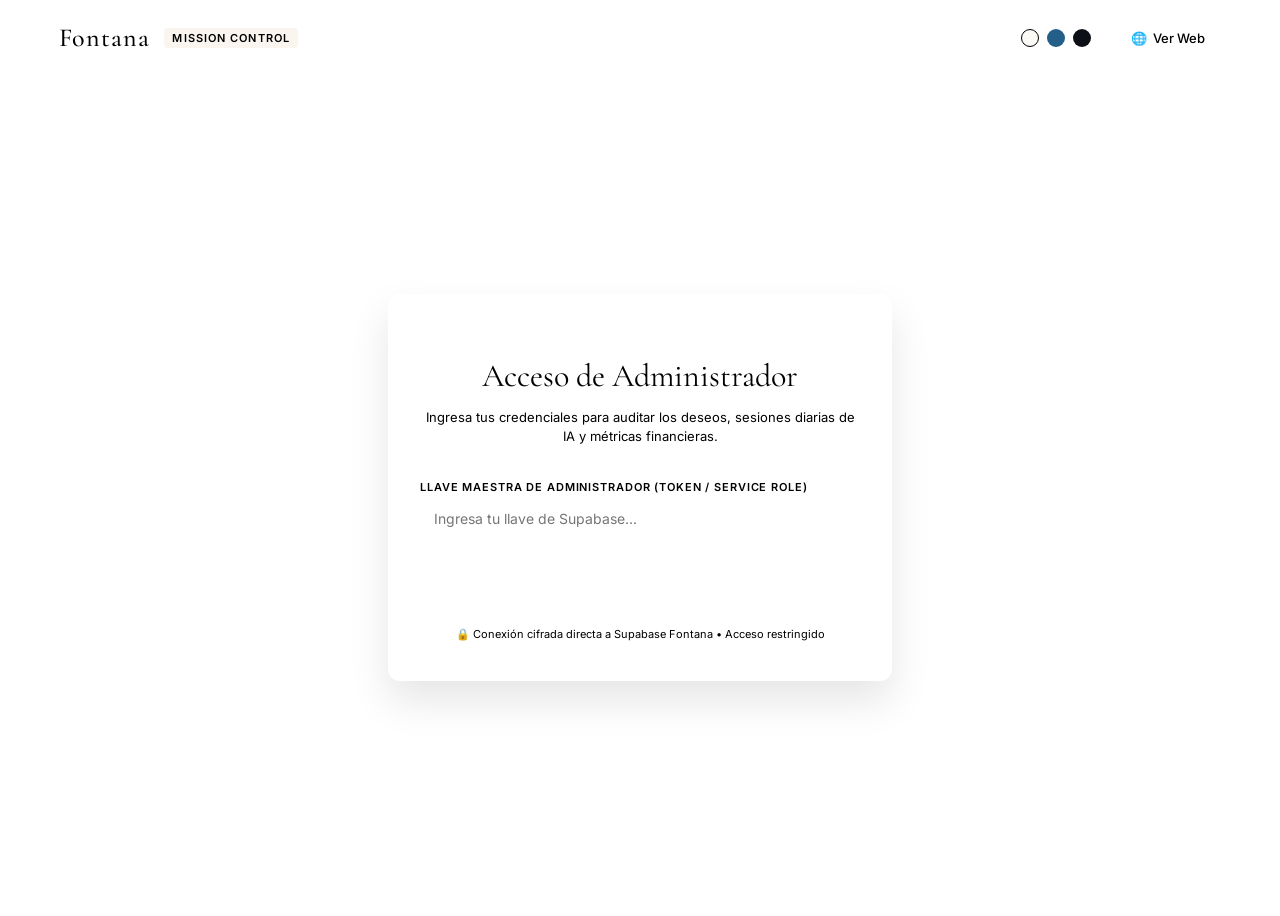
==== commit ffd83ae8: "fix(admin): eliminar lineas duplicadas al final de escapeHtml" ====
--- a/web/admin.html
+++ b/web/admin.html
@@ -1699,9 +1699,6 @@
         .replace(/"/g, '&quot;')
         .replace(/'/g, '&#039;');
     }
-        .replace(/"/g, '&quot;')
-        .replace(/'/g, '&#039;');
-    }
 
     // Comprobación de sesión existente
     document.addEventListener('DOMContentLoaded', () => {
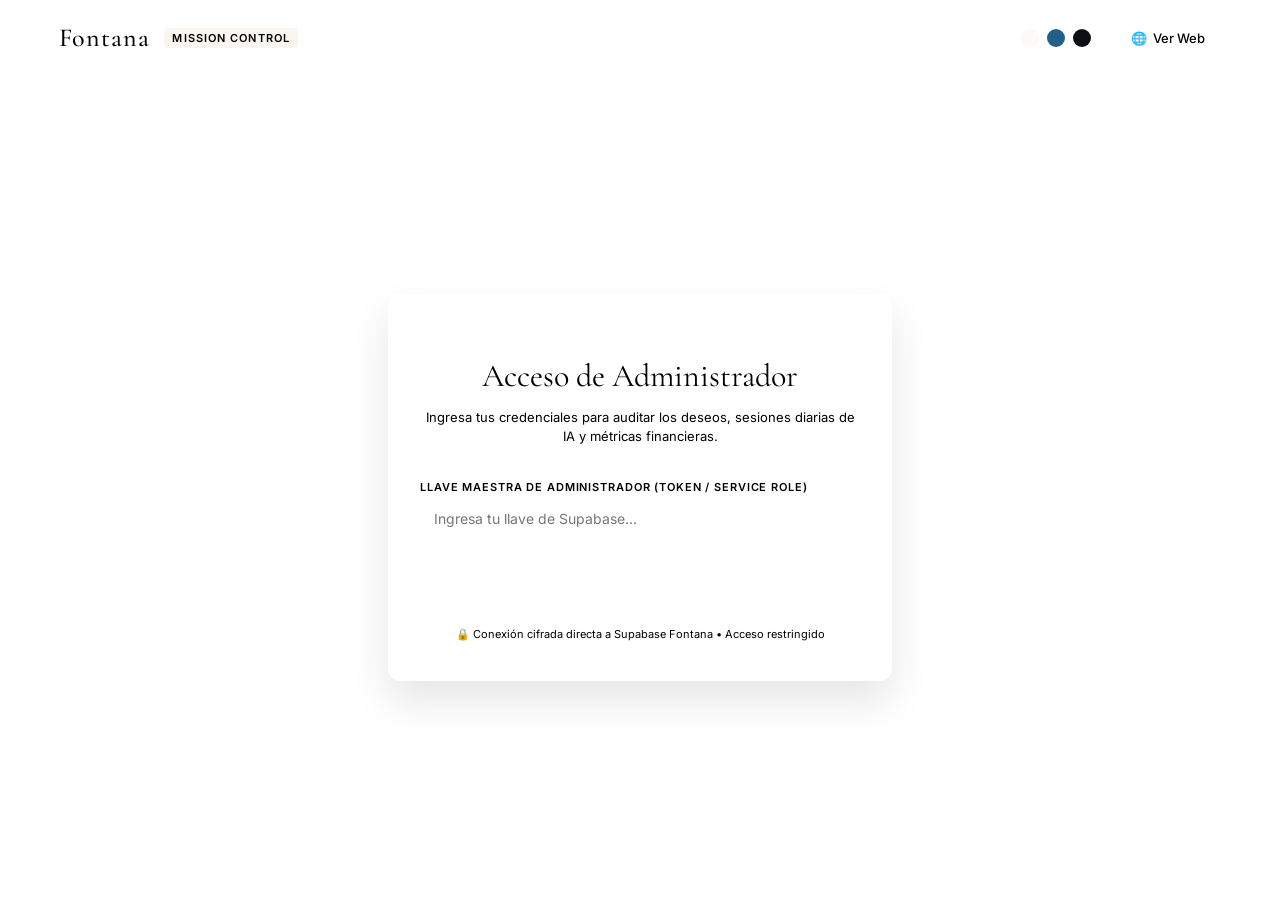
==== commit 1006fa52: "feat(admin): agregar acciones y aprobaciones completas en Mission Control (paridad total con Telegra" ====
--- a/web/admin.html
+++ b/web/admin.html
@@ -1300,6 +1300,20 @@
             ` : `
               <div class="empty-state">No se ha formulado el plan de 30 días aún.</div>
             `}
+
+            ${wish.plan_status !== 'approved' ? `
+              <div style="background: rgba(243, 156, 18, 0.08); border: 1px solid rgba(243, 156, 18, 0.3); border-radius: 8px; padding: 16px 20px; display: flex; justify-content: space-between; align-items: center; flex-wrap: wrap; gap: 14px;">
+                <div>
+                  <div style="font-weight: 700; color: var(--gold); font-size: 13px;">⚠️ Plan Pendiente de Revisión y Aprobación Humana (HITL)</div>
+                  <div style="font-size: 12px; color: var(--ivory-dim); margin-top: 2px;">
+                    Al aprobarlo, el motor autónomo continuará inmediatamente con la ejecución de las 30 sesiones diarias.
+                  </div>
+                </div>
+                <button class="btn-fontana btn-fontana-gold" onclick="approvePlan('${wish.id}', this)">
+                  <span>✅</span> Aprobar Plan Maestro Ahora
+                </button>
+              </div>
+            ` : ''}
 
             <div style="background: var(--stone); border: 1px solid var(--border-soft); border-radius: 8px; padding: 14px 18px; display: flex; gap: 20px; font-size: 12px; color: var(--ivory-dim); flex-wrap: wrap;">
               <span>⏱️ Tiempo de formulación: <strong>${(wish.plan_generation_ms || 0).toLocaleString()} ms</strong></span>
@@ -1389,12 +1403,16 @@
             <div class="email-reading-box" id="active-draft-box">${escapeHtml(draftBody || rawDraft)}</div>
 
             <div class="email-action-row">
-              <button class="btn-fontana" onclick="copyToClipboard(document.getElementById('active-draft-box').innerText, this)">
-                <span>📋</span> Copiar Contenido Completo del Correo
-              </button>
+              <div style="display: flex; gap: 10px; flex-wrap: wrap;">
+                <button class="btn-fontana btn-fontana-gold" onclick="approveAndSendWeeklyEmail('${wish.id}', this)" id="btn-approve-send-draft">
+                  <span>🚀</span> Aprobar y Despachar Correo al Cliente
+                </button>
+                <button class="btn-fontana" onclick="copyToClipboard(document.getElementById('active-draft-box').innerText, this)">
+                  <span>📋</span> Copiar Contenido
+                </button>
+              </div>
               <div style="font-size: 12px; color: var(--gold);">
-                💡 Para aprobar y despachar, usa el botón <strong>[ ✅ Aprobar y Enviar ]</strong> en Telegram o ejecuta:
-                <code style="background: var(--night-2); padding: 3px 6px; border-radius: 4px; font-family: var(--mono); color: var(--ivory);">python fontana_engine.py send-email ${wish.id.slice(0, 8)} --week 1</code>
+                💡 Sincronizado: Al hacer clic aquí o en Telegram, el correo se envía de inmediato a ${escapeHtml(wish.contact_email)}.
               </div>
             </div>
           </div>
@@ -1440,9 +1458,41 @@
       const tabEmailsHtml = `
         <div class="tab-pane" id="tab-emails">
           <h3 class="section-heading">
-            <span>✉️</span> Borrador Semanal para Aprobación
+            <span>✉️</span> Borrador Semanal para Aprobación (HITL)
           </h3>
           ${draftCardHtml}
+
+          <!-- Formulario de Respuesta Manual (Paridad con comando /responder de Telegram) -->
+          <div class="email-card" style="margin-bottom: 24px;">
+            <div style="display: flex; justify-content: space-between; align-items: center; cursor: pointer;" onclick="toggleManualReplyForm()">
+              <div style="font-size: 14px; font-weight: 600; color: var(--gold); display: flex; align-items: center; gap: 8px;">
+                <span>✉️</span> Redactar y Enviar Mensaje Manual al Cliente
+              </div>
+              <span id="reply-toggle-icon" style="font-size: 12px; color: var(--ivory-dim);">▼ Desplegar</span>
+            </div>
+            <div id="manual-reply-form" style="display: none; flex-direction: column; gap: 12px; margin-top: 14px;">
+              <div class="form-group">
+                <label>Asunto del Correo</label>
+                <input type="text" id="manual-reply-subject" class="form-input" placeholder="Ej. Acompañamiento Fontana | Actualización..." value="Fontana | Mensaje de acompañamiento" />
+              </div>
+              <div class="form-group">
+                <label>Cuerpo del Mensaje (Tono mentor ejecutivo — Privacidad: Cero tokens ni costos)</label>
+                <textarea id="manual-reply-body" class="form-input" style="height: 130px; resize: vertical; line-height: 1.5;" placeholder="Escribe el mensaje para ${escapeHtml(wish.contact_email)}..."></textarea>
+              </div>
+              <div style="display: flex; justify-content: flex-end;">
+                <button class="btn-fontana btn-fontana-gold" onclick="sendManualReply('${wish.id}', '${escapeHtml(wish.contact_email)}', this)">
+                  <span>📨</span> Despachar Correo Ahora
+                </button>
+              </div>
+            </div>
+          </div>
+
+          <h3 class="section-heading" style="margin-top: 24px;">
+            <span>📬</span> Historial de Correos Despachados (${emails.length})
+          </h3>
+          ${emailsListHtml}
+        </div>
+      `;
 
           <h3 class="section-heading" style="margin-top: 24px;">
             <span>📬</span> Historial de Correos Despachados (${emails.length})
@@ -1700,6 +1750,230 @@
         .replace(/'/g, '&#039;');
     }
 
+    // ── Acciones de Administración (Paridad total con Telegram Bot) ───────────
+    async function approvePlan(wishId, btn) {
+      if (!confirm("¿Deseas aprobar este Plan Maestro de 30 Días para que el motor autónomo inicie las sesiones?")) return;
+      const origText = btn.innerHTML;
+      btn.disabled = true;
+      btn.innerHTML = '<span>⏳</span> Aprobando Plan...';
+
+      try {
+        const res = await fetch(`${SUPABASE_URL}/rest/v1/wishes?id=eq.${wishId}`, {
+          method: 'PATCH',
+          headers: {
+            'apikey': adminToken,
+            'Authorization': `Bearer ${adminToken}`,
+            'Content-Type': 'application/json',
+            'Prefer': 'return=representation'
+          },
+          body: JSON.stringify({
+            plan_status: 'approved',
+            plan_approved_at: new Date().toISOString()
+          })
+        });
+
+        if (!res.ok) {
+          const err = await res.json().catch(() => ({}));
+          throw new Error(err.message || 'Error al aprobar el plan en Supabase');
+        }
+
+        // Notificar a Telegram para mantener sincronización bilateral
+        await fetch(`${SUPABASE_URL}/functions/v1/notify-telegram`, {
+          method: 'POST',
+          headers: {
+            'apikey': adminToken,
+            'Authorization': `Bearer ${adminToken}`,
+            'Content-Type': 'application/json'
+          },
+          body: JSON.stringify({
+            type: 'custom_alert',
+            text: `✅ <b>Plan Maestro de 30 días aprobado desde Mission Control</b>\n🆔 <code>${wishId.slice(0, 8)}</code>\nEl motor autónomo continuará con las sesiones diarias.`
+          })
+        }).catch(() => null);
+
+        btn.innerHTML = '<span>✓</span> ¡Plan Aprobado con Éxito!';
+        setTimeout(() => {
+          fetchData();
+          selectWish(wishId);
+        }, 1000);
+      } catch (err) {
+        alert("Error al aprobar plan: " + err.message);
+        btn.disabled = false;
+        btn.innerHTML = origText;
+      }
+    }
+
+    async function approveAndSendWeeklyEmail(wishId, btn) {
+      const wish = allWishes.find(w => w.id === wishId);
+      if (!wish) return;
+
+      let draftSubject = 'Reporte Estratégico Semanal | Fontana';
+      let draftBody = '';
+      if (wish.internal_notes && wish.internal_notes.includes('[BORRADOR_CORREO_')) {
+        const subjMatch = wish.internal_notes.match(/Asunto:\s*([^\n]+)/i);
+        if (subjMatch) {
+          draftSubject = subjMatch[1].trim();
+          draftBody = wish.internal_notes.replace(/\[BORRADOR_CORREO_[^\]]+\]\s*Asunto:\s*[^\n]+\n+/i, '').trim();
+        } else {
+          draftBody = wish.internal_notes.replace(/\[BORRADOR_CORREO_[^\]]+\]\s*/i, '').trim();
+        }
+      }
+
+      if (!draftBody) {
+        alert("No se encontró cuerpo de borrador para enviar.");
+        return;
+      }
+
+      if (!confirm(`¿Confirmas el despacho de este reporte semanal a ${wish.contact_email}?`)) return;
+
+      const origText = btn.innerHTML;
+      btn.disabled = true;
+      btn.innerHTML = '<span>⏳</span> Despachando a ' + wish.contact_email + '...';
+
+      try {
+        const res = await fetch(`${SUPABASE_URL}/functions/v1/send-email`, {
+          method: 'POST',
+          headers: {
+            'apikey': adminToken,
+            'Authorization': `Bearer ${adminToken}`,
+            'Content-Type': 'application/json'
+          },
+          body: JSON.stringify({
+            type: 'manual_reply',
+            to: wish.contact_email,
+            subject: draftSubject,
+            body: draftBody,
+            wishId: wish.id
+          })
+        });
+
+        if (!res.ok) {
+          const err = await res.text();
+          throw new Error(`Error en send-email: ${err}`);
+        }
+
+        // Limpiar o actualizar internal_notes en Supabase
+        await fetch(`${SUPABASE_URL}/rest/v1/wishes?id=eq.${wishId}`, {
+          method: 'PATCH',
+          headers: {
+            'apikey': adminToken,
+            'Authorization': `Bearer ${adminToken}`,
+            'Content-Type': 'application/json'
+          },
+          body: JSON.stringify({
+            internal_notes: `[DESPACHADO ${new Date().toISOString()}] Asunto: ${draftSubject}`
+          })
+        });
+
+        // Notificar a Telegram
+        await fetch(`${SUPABASE_URL}/functions/v1/notify-telegram`, {
+          method: 'POST',
+          headers: {
+            'apikey': adminToken,
+            'Authorization': `Bearer ${adminToken}`,
+            'Content-Type': 'application/json'
+          },
+          body: JSON.stringify({
+            type: 'email_sent',
+            wishId: wish.id,
+            email: wish.contact_email,
+            subject: draftSubject,
+            emailType: 'Reporte Semanal (Aprobado desde Mission Control)'
+          })
+        }).catch(() => null);
+
+        btn.innerHTML = '<span>✓</span> ¡Correo Despachado con Éxito!';
+        setTimeout(() => {
+          fetchData();
+          selectWish(wishId);
+        }, 1200);
+      } catch (err) {
+        alert("Error al despachar el correo: " + err.message);
+        btn.disabled = false;
+        btn.innerHTML = origText;
+      }
+    }
+
+    function toggleManualReplyForm() {
+      const form = document.getElementById('manual-reply-form');
+      const icon = document.getElementById('reply-toggle-icon');
+      if (form.style.display === 'none' || !form.style.display) {
+        form.style.display = 'flex';
+        if (icon) icon.textContent = '▲ Contraer';
+      } else {
+        form.style.display = 'none';
+        if (icon) icon.textContent = '▼ Desplegar';
+      }
+    }
+
+    async function sendManualReply(wishId, contactEmail, btn) {
+      const subjectInput = document.getElementById('manual-reply-subject');
+      const bodyInput = document.getElementById('manual-reply-body');
+      const subject = subjectInput ? subjectInput.value.trim() : '';
+      const body = bodyInput ? bodyInput.value.trim() : '';
+
+      if (!subject || !body) {
+        alert("Por favor completa el asunto y el mensaje.");
+        return;
+      }
+
+      if (!confirm(`¿Deseas enviar este mensaje a ${contactEmail}?`)) return;
+
+      const origText = btn.innerHTML;
+      btn.disabled = true;
+      btn.innerHTML = '<span>⏳</span> Enviando correo...';
+
+      try {
+        const res = await fetch(`${SUPABASE_URL}/functions/v1/send-email`, {
+          method: 'POST',
+          headers: {
+            'apikey': adminToken,
+            'Authorization': `Bearer ${adminToken}`,
+            'Content-Type': 'application/json'
+          },
+          body: JSON.stringify({
+            type: 'manual_reply',
+            to: contactEmail,
+            subject: subject,
+            body: body,
+            wishId: wishId
+          })
+        });
+
+        if (!res.ok) {
+          const err = await res.text();
+          throw new Error(`Error en send-email: ${err}`);
+        }
+
+        // Notificar a Telegram
+        await fetch(`${SUPABASE_URL}/functions/v1/notify-telegram`, {
+          method: 'POST',
+          headers: {
+            'apikey': adminToken,
+            'Authorization': `Bearer ${adminToken}`,
+            'Content-Type': 'application/json'
+          },
+          body: JSON.stringify({
+            type: 'email_sent',
+            wishId: wishId,
+            email: contactEmail,
+            subject: subject,
+            emailType: 'Respuesta Manual (Desde Mission Control)'
+          })
+        }).catch(() => null);
+
+        btn.innerHTML = '<span>✓</span> ¡Mensaje Despachado!';
+        if (bodyInput) bodyInput.value = '';
+        setTimeout(() => {
+          selectWish(wishId);
+        }, 1200);
+      } catch (err) {
+        alert("Error al enviar el mensaje: " + err.message);
+        btn.disabled = false;
+        btn.innerHTML = origText;
+      }
+    }
+
     // Comprobación de sesión existente
     document.addEventListener('DOMContentLoaded', () => {
       if (adminToken) {
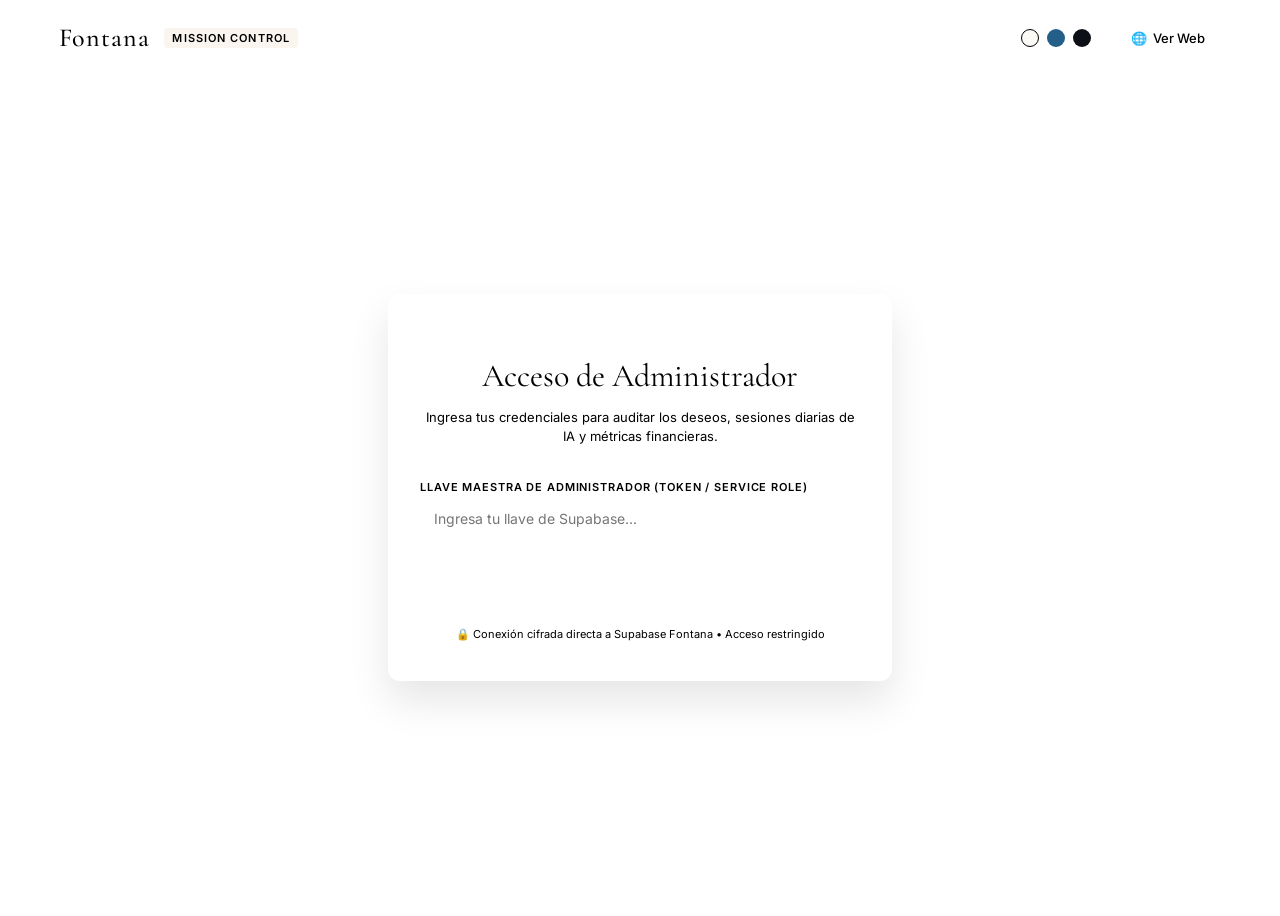
==== commit bae863d2: "fix(admin): eliminar bloque HTML duplicado en tabEmailsHtml" ====
--- a/web/admin.html
+++ b/web/admin.html
@@ -1486,13 +1486,6 @@
               </div>
             </div>
           </div>
-
-          <h3 class="section-heading" style="margin-top: 24px;">
-            <span>📬</span> Historial de Correos Despachados (${emails.length})
-          </h3>
-          ${emailsListHtml}
-        </div>
-      `;
 
           <h3 class="section-heading" style="margin-top: 24px;">
             <span>📬</span> Historial de Correos Despachados (${emails.length})
